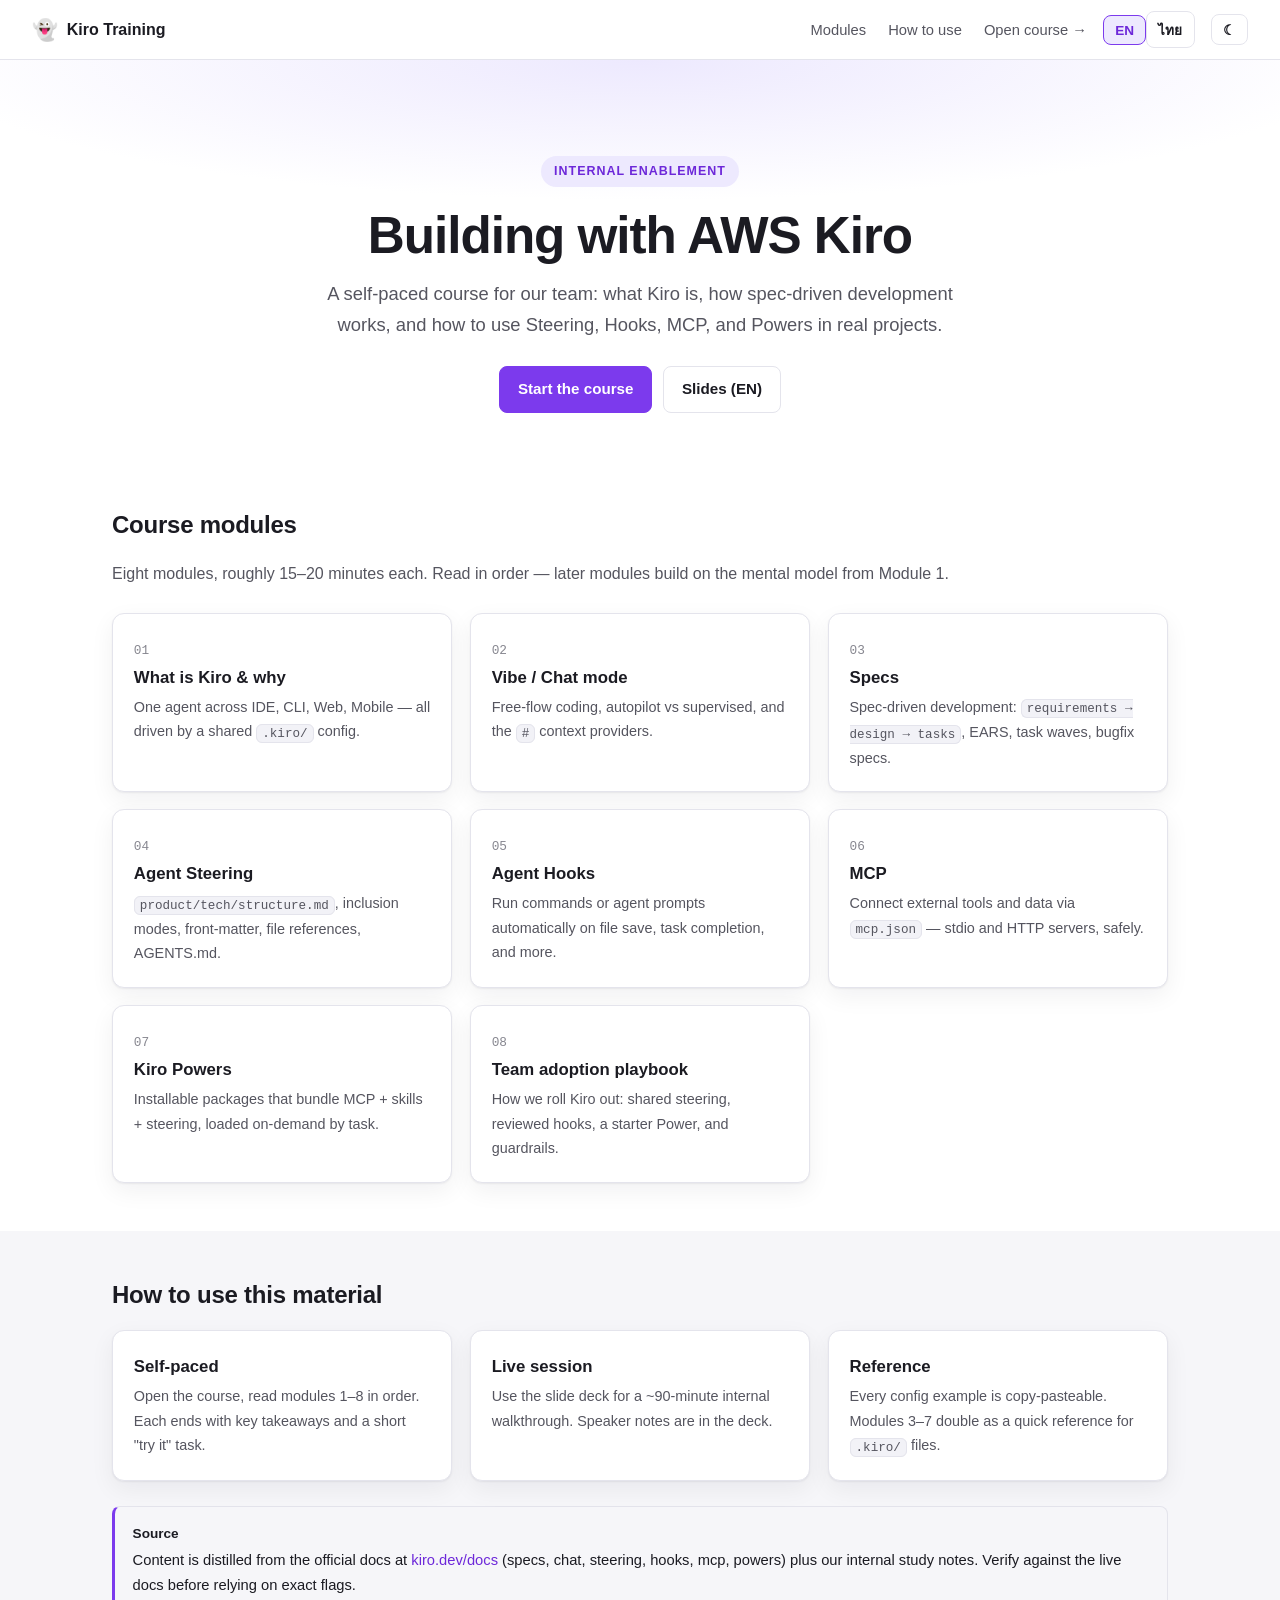
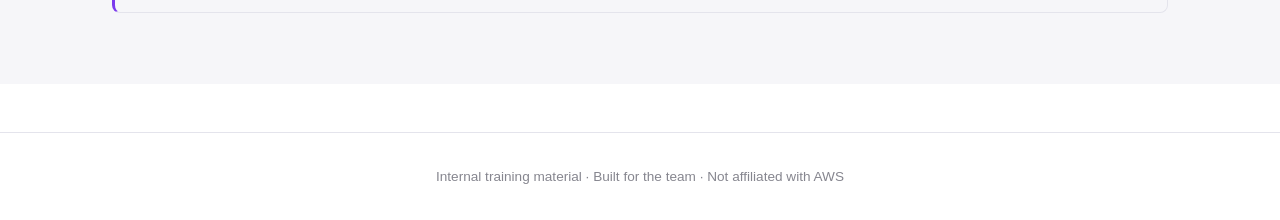
==== index.html @ 445d1fbb "Kiro training portal: bilingual course + narrated slides Self-paced internal training on AWS Kiro (s" ====
<!DOCTYPE html>
<html lang="en">
<head>
<meta charset="UTF-8">
<meta name="viewport" content="width=device-width, initial-scale=1">
<title>Kiro Training — Internal Course</title>
<meta name="description" content="Internal training on AWS Kiro: spec-driven development, steering, hooks, MCP, and Powers.">
<link rel="icon" href="data:image/svg+xml,%3Csvg xmlns='http://www.w3.org/2000/svg' viewBox='0 0 100 100'%3E%3Ctext y='.9em' font-size='90'%3E%F0%9F%91%BB%3C/text%3E%3C/svg%3E">
<link rel="stylesheet" href="assets/styles.css">
</head>
<body class="lang-en">

<header class="topbar">
  <a class="brand" href="index.html"><span class="ghost">👻</span> Kiro Training</a>
  <span class="spacer"></span>
  <nav>
    <a href="#modules" lang="en">Modules</a><a href="#modules" lang="th">บทเรียน</a>
    <a href="#how" lang="en">How to use</a><a href="#how" lang="th">วิธีใช้</a>
    <a href="course-en.html" lang="en">Open course →</a><a href="course-th.html" lang="th">เปิดคอร์ส →</a>
  </nav>
  <span class="lang-toggle">
    <button class="btn" data-lang-btn="en">EN</button><button class="btn" data-lang-btn="th">ไทย</button>
  </span>
  <button class="btn" onclick="toggleTheme()" aria-label="Toggle theme"><span id="theme-label">☾</span></button>
</header>

<section class="hero">
  <span class="eyebrow" lang="en">Internal enablement</span>
  <span class="eyebrow" lang="th">อบรมภายในทีม</span>
  <h1 lang="en">Building with AWS Kiro</h1>
  <h1 lang="th">พัฒนางานด้วย AWS Kiro</h1>
  <p class="lead" lang="en">A self-paced course for our team: what Kiro is, how spec-driven development works, and how to use Steering, Hooks, MCP, and Powers in real projects.</p>
  <p class="lead" lang="th">คอร์สเรียนด้วยตัวเองสำหรับทีมเรา: Kiro คืออะไร, spec-driven development ทำงานยังไง และการใช้ Steering, Hooks, MCP และ Powers ในโปรเจกต์จริง</p>
  <div class="cta-row">
    <a class="btn btn-primary" href="course-en.html" lang="en">Start the course</a>
    <a class="btn btn-primary" href="course-th.html" lang="th">เริ่มเรียน</a>
    <a class="btn" href="slides/training-en.html" lang="en">Slides (EN)</a>
    <a class="btn" href="slides/training-th.html" lang="th">สไลด์ (ไทย)</a>
  </div>
</section>

<section class="section" id="modules">
  <div class="wrap">
    <h2 lang="en">Course modules</h2>
    <h2 lang="th">บทเรียนในคอร์ส</h2>
    <p lang="en">Eight modules, roughly 15–20 minutes each. Read in order — later modules build on the mental model from Module 1.</p>
    <p lang="th">8 บทเรียน บทละประมาณ 15–20 นาที ควรอ่านตามลำดับ เพราะบทหลัง ๆ ต่อยอดจากแนวคิดในบทที่ 1</p>

    <div class="grid" style="margin-top:1.6rem">
      <a class="card" href="course-en.html#m1" data-href-th="course-th.html#m1">
        <span class="num">01</span>
        <h3 lang="en">What is Kiro & why</h3><h3 lang="th">Kiro คืออะไร และทำไม</h3>
        <p lang="en">One agent across IDE, CLI, Web, Mobile — all driven by a shared <code>.kiro/</code> config.</p>
        <p lang="th">agent เดียวใช้ได้ทั้ง IDE, CLI, Web, Mobile ขับเคลื่อนด้วย config <code>.kiro/</code> ร่วมกัน</p>
      </a>
      <a class="card" href="course-en.html#m2" data-href-th="course-th.html#m2">
        <span class="num">02</span>
        <h3 lang="en">Vibe / Chat mode</h3><h3 lang="th">โหมด Vibe / Chat</h3>
        <p lang="en">Free-flow coding, autopilot vs supervised, and the <code>#</code> context providers.</p>
        <p lang="th">เขียนโค้ดแบบอิสระ, autopilot vs supervised และ context provider ที่ขึ้นต้นด้วย <code>#</code></p>
      </a>
      <a class="card" href="course-en.html#m3" data-href-th="course-th.html#m3">
        <span class="num">03</span>
        <h3 lang="en">Specs</h3><h3 lang="th">Specs</h3>
        <p lang="en">Spec-driven development: <code>requirements → design → tasks</code>, EARS, task waves, bugfix specs.</p>
        <p lang="th">spec-driven development: <code>requirements → design → tasks</code>, EARS, task waves, bugfix specs</p>
      </a>
      <a class="card" href="course-en.html#m4" data-href-th="course-th.html#m4">
        <span class="num">04</span>
        <h3 lang="en">Agent Steering</h3><h3 lang="th">Agent Steering</h3>
        <p lang="en"><code>product/tech/structure.md</code>, inclusion modes, front-matter, file references, AGENTS.md.</p>
        <p lang="th"><code>product/tech/structure.md</code>, inclusion modes, front-matter, การอ้างอิงไฟล์, AGENTS.md</p>
      </a>
      <a class="card" href="course-en.html#m5" data-href-th="course-th.html#m5">
        <span class="num">05</span>
        <h3 lang="en">Agent Hooks</h3><h3 lang="th">Agent Hooks</h3>
        <p lang="en">Run commands or agent prompts automatically on file save, task completion, and more.</p>
        <p lang="th">รันคำสั่งหรือ prompt ให้ agent อัตโนมัติเมื่อบันทึกไฟล์ ทำ task เสร็จ ฯลฯ</p>
      </a>
      <a class="card" href="course-en.html#m6" data-href-th="course-th.html#m6">
        <span class="num">06</span>
        <h3 lang="en">MCP</h3><h3 lang="th">MCP</h3>
        <p lang="en">Connect external tools and data via <code>mcp.json</code> — stdio and HTTP servers, safely.</p>
        <p lang="th">เชื่อมต่อเครื่องมือและข้อมูลภายนอกผ่าน <code>mcp.json</code> — server แบบ stdio และ HTTP อย่างปลอดภัย</p>
      </a>
      <a class="card" href="course-en.html#m7" data-href-th="course-th.html#m7">
        <span class="num">07</span>
        <h3 lang="en">Kiro Powers</h3><h3 lang="th">Kiro Powers</h3>
        <p lang="en">Installable packages that bundle MCP + skills + steering, loaded on-demand by task.</p>
        <p lang="th">แพ็กเกจติดตั้งได้ที่รวม MCP + skills + steering โหลดตามงานที่ทำแบบ on-demand</p>
      </a>
      <a class="card" href="course-en.html#m8" data-href-th="course-th.html#m8">
        <span class="num">08</span>
        <h3 lang="en">Team adoption playbook</h3><h3 lang="th">แผนนำไปใช้ในทีม</h3>
        <p lang="en">How we roll Kiro out: shared steering, reviewed hooks, a starter Power, and guardrails.</p>
        <p lang="th">วิธีที่ทีมเราจะเริ่มใช้ Kiro: steering ร่วม, hook ที่ผ่านรีวิว, Power เริ่มต้น และ guardrail</p>
      </a>
    </div>
  </div>
</section>

<section class="section" id="how" style="background:var(--bg-soft)">
  <div class="wrap">
    <h2 lang="en">How to use this material</h2>
    <h2 lang="th">วิธีใช้เอกสารชุดนี้</h2>
    <div class="grid">
      <div class="card">
        <h3 lang="en">Self-paced</h3><h3 lang="th">เรียนด้วยตัวเอง</h3>
        <p lang="en">Open the course, read modules 1–8 in order. Each ends with key takeaways and a short "try it" task.</p>
        <p lang="th">เปิดคอร์ส อ่านบท 1–8 ตามลำดับ แต่ละบทจบด้วยสรุปประเด็นสำคัญและแบบฝึก "ลองทำ" สั้น ๆ</p>
      </div>
      <div class="card">
        <h3 lang="en">Live session</h3><h3 lang="th">อบรมสด</h3>
        <p lang="en">Use the slide deck for a ~90-minute internal walkthrough. Speaker notes are in the deck.</p>
        <p lang="th">ใช้สไลด์สำหรับเดินเรื่องภายในทีมประมาณ 90 นาที มี speaker notes อยู่ในสไลด์</p>
      </div>
      <div class="card">
        <h3 lang="en">Reference</h3><h3 lang="th">ใช้อ้างอิง</h3>
        <p lang="en">Every config example is copy-pasteable. Modules 3–7 double as a quick reference for <code>.kiro/</code> files.</p>
        <p lang="th">ตัวอย่าง config ทุกอันคัดลอกไปใช้ได้เลย บท 3–7 ใช้เป็น quick reference ของไฟล์ <code>.kiro/</code> ได้</p>
      </div>
    </div>
    <div class="callout" style="margin-top:1.6rem">
      <span class="label" lang="en">Source</span><span class="label" lang="th">แหล่งข้อมูล</span>
      <span lang="en">Content is distilled from the official docs at <a href="https://kiro.dev/docs/">kiro.dev/docs</a> (specs, chat, steering, hooks, mcp, powers) plus our internal study notes. Verify against the live docs before relying on exact flags.</span>
      <span lang="th">เนื้อหาสรุปจากเอกสารทางการที่ <a href="https://kiro.dev/docs/">kiro.dev/docs</a> (specs, chat, steering, hooks, mcp, powers) และโน้ตที่ทีมเราศึกษาไว้ ควรตรวจกับเอกสารจริงอีกครั้งก่อนอ้างอิง flag แบบเป๊ะ ๆ</span>
    </div>
  </div>
</section>

<footer class="site">
  <span lang="en">Internal training material · Built for the team · Not affiliated with AWS</span>
  <span lang="th">เอกสารอบรมภายใน · จัดทำเพื่อทีม · ไม่ได้มีส่วนเกี่ยวข้องกับ AWS อย่างเป็นทางการ</span>
</footer>

<script src="assets/app.js"></script>
<script>
/* rewrite module card links when Thai is active */
(function () {
  function fix() {
    var th = document.body.classList.contains('lang-th');
    document.querySelectorAll('.card[data-href-th]').forEach(function (a) {
      if (!a.dataset.hrefEn) a.dataset.hrefEn = a.getAttribute('href');
      a.setAttribute('href', th ? a.dataset.hrefTh : a.dataset.hrefEn);
    });
  }
  document.addEventListener('DOMContentLoaded', function () {
    fix();
    document.querySelectorAll('[data-lang-btn]').forEach(function (b) {
      b.addEventListener('click', function () { setTimeout(fix, 0); });
    });
  });
})();
</script>
</body>
</html>
---- assets/styles.css ----
/* ============================================================
   Kiro Training Portal — shared styles
   Theme-aware (light / dark), violet accent (Kiro brand)
   ============================================================ */

:root {
  --bg: #ffffff;
  --bg-soft: #f6f6f9;
  --bg-code: #f2f2f7;
  --surface: #ffffff;
  --border: #e4e4ec;
  --text: #1b1b22;
  --text-soft: #55555f;
  --text-faint: #86868f;
  --accent: #7c3aed;
  --accent-soft: #ede9fe;
  --accent-text: #6d28d9;
  --ok: #15803d;
  --ok-soft: #dcfce7;
  --warn: #b45309;
  --warn-soft: #fef3c7;
  --radius: 12px;
  --maxw: 1120px;
  --font: -apple-system, BlinkMacSystemFont, "Segoe UI", Roboto, "Helvetica Neue", Arial, "Noto Sans Thai", sans-serif;
  --mono: "SF Mono", ui-monospace, SFMono-Regular, Menlo, Consolas, "Liberation Mono", monospace;
  --shadow: 0 1px 2px rgba(20, 20, 40, .06), 0 8px 24px rgba(20, 20, 40, .06);
}

:root[data-theme="dark"] {
  --bg: #0f0f14;
  --bg-soft: #16161d;
  --bg-code: #1a1a22;
  --surface: #16161d;
  --border: #2a2a35;
  --text: #ececf1;
  --text-soft: #b3b3c0;
  --text-faint: #7d7d8c;
  --accent: #a78bfa;
  --accent-soft: #2a2140;
  --accent-text: #c4b5fd;
  --ok: #4ade80;
  --ok-soft: #14331f;
  --warn: #fbbf24;
  --warn-soft: #3a2c0c;
  --shadow: 0 1px 2px rgba(0, 0, 0, .3), 0 8px 24px rgba(0, 0, 0, .35);
}

@media (prefers-color-scheme: dark) {
  :root:not([data-theme="light"]) {
    --bg: #0f0f14;
    --bg-soft: #16161d;
    --bg-code: #1a1a22;
    --surface: #16161d;
    --border: #2a2a35;
    --text: #ececf1;
    --text-soft: #b3b3c0;
    --text-faint: #7d7d8c;
    --accent: #a78bfa;
    --accent-soft: #2a2140;
    --accent-text: #c4b5fd;
    --ok: #4ade80;
    --ok-soft: #14331f;
    --warn: #fbbf24;
    --warn-soft: #3a2c0c;
    --shadow: 0 1px 2px rgba(0, 0, 0, .3), 0 8px 24px rgba(0, 0, 0, .35);
  }
}

* { box-sizing: border-box; }

html { scroll-behavior: smooth; scroll-padding-top: 80px; }

body {
  margin: 0;
  font-family: var(--font);
  background: var(--bg);
  color: var(--text);
  line-height: 1.7;
  -webkit-font-smoothing: antialiased;
}

a { color: var(--accent-text); text-decoration: none; }
a:hover { text-decoration: underline; }

h1, h2, h3, h4 { line-height: 1.3; font-weight: 700; color: var(--text); }
h1 { font-size: 2.1rem; letter-spacing: -.02em; }
h2 { font-size: 1.5rem; letter-spacing: -.01em; margin-top: 2.4em; }
h3 { font-size: 1.15rem; margin-top: 1.8em; }

p { color: var(--text-soft); }

code {
  font-family: var(--mono);
  font-size: .875em;
  background: var(--bg-code);
  border: 1px solid var(--border);
  border-radius: 6px;
  padding: .12em .4em;
}

pre {
  font-family: var(--mono);
  font-size: .84rem;
  line-height: 1.6;
  background: var(--bg-code);
  border: 1px solid var(--border);
  border-radius: var(--radius);
  padding: 1rem 1.15rem;
  overflow-x: auto;
}
pre code { background: none; border: 0; padding: 0; font-size: 1em; }

hr { border: 0; border-top: 1px solid var(--border); margin: 2.5rem 0; }

/* ---------- top bar ---------- */
.topbar {
  position: sticky; top: 0; z-index: 50;
  display: flex; align-items: center; gap: 1rem;
  padding: .7rem clamp(1rem, 4vw, 2rem);
  background: color-mix(in srgb, var(--bg) 88%, transparent);
  backdrop-filter: saturate(180%) blur(12px);
  border-bottom: 1px solid var(--border);
}
.topbar .brand { display: flex; align-items: center; gap: .55rem; font-weight: 700; color: var(--text); }
.topbar .brand:hover { text-decoration: none; }
.topbar .brand .ghost { font-size: 1.3rem; }
.topbar .spacer { flex: 1; }
.topbar nav a { color: var(--text-soft); font-size: .92rem; margin-left: 1.1rem; }
.topbar nav a:hover { color: var(--text); text-decoration: none; }

.btn {
  display: inline-flex; align-items: center; gap: .4rem;
  border: 1px solid var(--border); background: var(--surface); color: var(--text);
  border-radius: 8px; padding: .4rem .7rem; font-size: .85rem; font-weight: 600;
  cursor: pointer; font-family: inherit;
}
.btn:hover { border-color: var(--accent); color: var(--accent-text); text-decoration: none; }
.btn-primary { background: var(--accent); border-color: var(--accent); color: #fff; }
.btn-primary:hover { color: #fff; opacity: .92; }

.lang-toggle .btn.active,
.seg .active { background: var(--accent-soft); border-color: var(--accent); color: var(--accent-text); }

/* ---------- layout ---------- */
.wrap { max-width: var(--maxw); margin: 0 auto; padding: 0 clamp(1rem, 4vw, 2rem); }

.hero {
  text-align: center;
  padding: clamp(3rem, 9vw, 6rem) 1rem 3rem;
  background: radial-gradient(ellipse 80% 50% at 50% 0%, var(--accent-soft), transparent 70%);
}
.hero h1 { font-size: clamp(2rem, 6vw, 3.2rem); margin: 0 0 .5rem; }
.hero .lead { font-size: 1.15rem; color: var(--text-soft); max-width: 640px; margin: 0 auto 1.6rem; }
.hero .cta-row { display: flex; gap: .7rem; justify-content: center; flex-wrap: wrap; }
.hero .cta-row .btn { padding: .6rem 1.1rem; font-size: .95rem; }

.eyebrow {
  display: inline-block; font-size: .78rem; font-weight: 700; letter-spacing: .08em;
  text-transform: uppercase; color: var(--accent-text);
  background: var(--accent-soft); border-radius: 999px; padding: .3rem .8rem; margin-bottom: 1rem;
}

.grid { display: grid; gap: 1.1rem; grid-template-columns: repeat(auto-fill, minmax(280px, 1fr)); }

.card {
  display: block;
  background: var(--surface); border: 1px solid var(--border); border-radius: var(--radius);
  padding: 1.3rem; box-shadow: var(--shadow); color: var(--text);
}
a.card:hover { border-color: var(--accent); text-decoration: none; transform: translateY(-2px); transition: .15s; }
.card .num { font-family: var(--mono); font-size: .8rem; color: var(--text-faint); }
.card h3 { margin: .3rem 0 .4rem; font-size: 1.05rem; }
.card p { margin: 0; font-size: .9rem; color: var(--text-soft); }

.section { padding: 3rem 0; }
.section > .wrap > h2:first-child { margin-top: 0; }

/* ---------- course layout ---------- */
.course-shell { display: grid; grid-template-columns: 260px 1fr; gap: 2.5rem; max-width: var(--maxw); margin: 0 auto; padding: 2rem clamp(1rem, 4vw, 2rem) 5rem; }
.toc {
  position: sticky; top: 72px; align-self: start;
  max-height: calc(100vh - 100px); overflow-y: auto;
  font-size: .9rem; border-left: 2px solid var(--border); padding-left: 1rem;
}
.toc a { display: block; color: var(--text-soft); padding: .28rem 0; }
.toc a:hover, .toc a.active { color: var(--accent-text); text-decoration: none; }
.toc .toc-h3 { padding-left: .9rem; font-size: .84rem; }
.toc strong { display: block; color: var(--text-faint); text-transform: uppercase; letter-spacing: .06em; font-size: .72rem; margin: 1rem 0 .3rem; }

.content { min-width: 0; }
.content article { scroll-margin-top: 80px; }
.content > article + article { border-top: 1px solid var(--border); margin-top: 3.5rem; padding-top: 1rem; }
.module-tag { font-family: var(--mono); font-size: .8rem; color: var(--accent-text); font-weight: 700; }

.callout {
  border: 1px solid var(--border); border-left: 3px solid var(--accent);
  background: var(--bg-soft); border-radius: 8px; padding: .9rem 1.1rem; margin: 1.4rem 0;
  font-size: .92rem;
}
.callout.tip { border-left-color: var(--ok); }
.callout.warn { border-left-color: var(--warn); }
.callout .label { font-weight: 700; color: var(--text); display: block; margin-bottom: .2rem; font-size: .85rem; }

table { border-collapse: collapse; width: 100%; margin: 1.4rem 0; font-size: .9rem; }
th, td { border: 1px solid var(--border); padding: .55rem .7rem; text-align: left; vertical-align: top; }
th { background: var(--bg-soft); font-weight: 700; }

.key-takeaways { background: var(--accent-soft); border: 1px solid var(--accent); border-radius: var(--radius); padding: 1.1rem 1.3rem; margin: 1.8rem 0; }
.key-takeaways .label { font-weight: 700; color: var(--accent-text); font-size: .8rem; letter-spacing: .06em; text-transform: uppercase; }
.key-takeaways ul { margin: .5rem 0 0; padding-left: 1.2rem; }
.key-takeaways li { color: var(--text-soft); margin: .3rem 0; }

.pager { display: flex; justify-content: space-between; gap: 1rem; margin-top: 4rem; border-top: 1px solid var(--border); padding-top: 1.5rem; }
.pager a { font-size: .9rem; }

footer.site {
  border-top: 1px solid var(--border); padding: 2rem clamp(1rem, 4vw, 2rem); margin-top: 3rem;
  color: var(--text-faint); font-size: .85rem; text-align: center;
}

.lang-th [lang="en"], .lang-en [lang="th"] { display: none; }

/* thai readability */
[lang="th"] { line-height: 1.85; }

@media (max-width: 860px) {
  .course-shell { grid-template-columns: 1fr; gap: 1rem; }
  .toc { position: static; max-height: none; border-left: 0; border-top: 1px solid var(--border); padding-left: 0; padding-top: 1rem; }
  .topbar nav { display: none; }
}
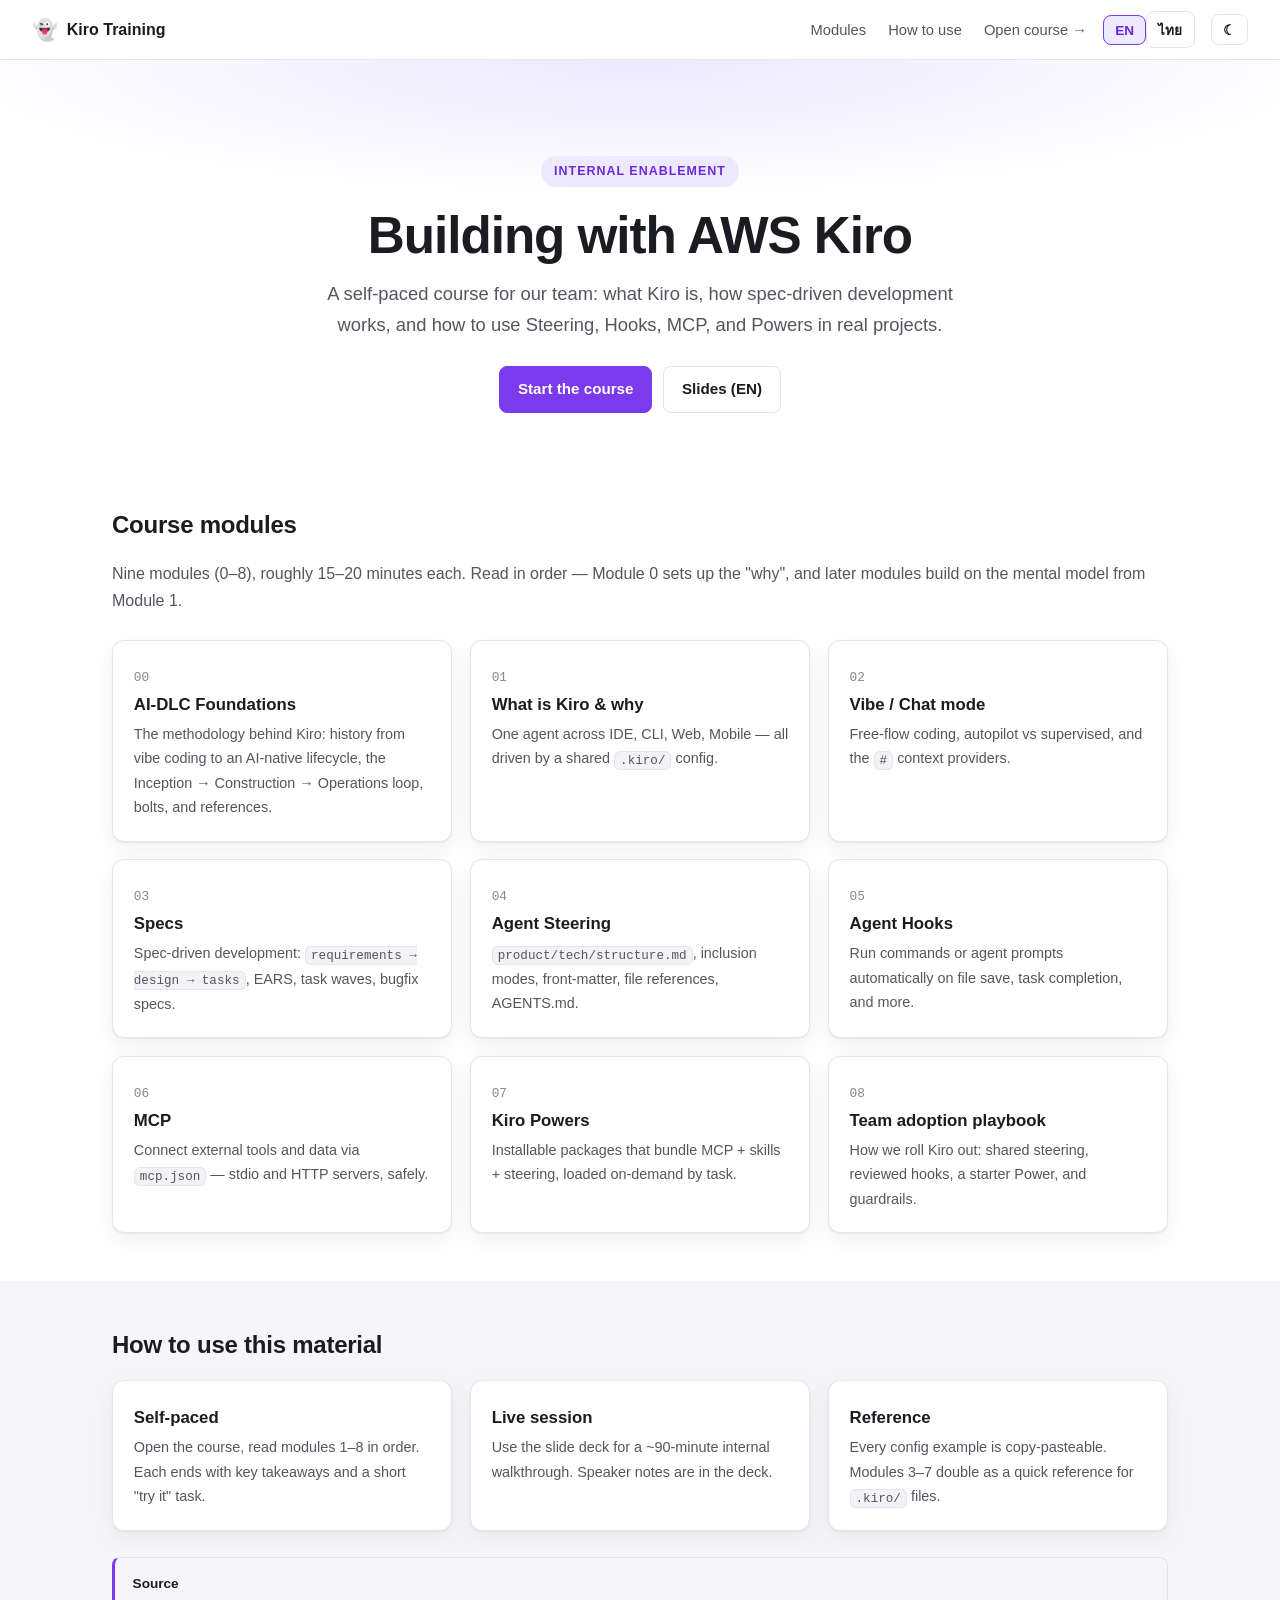
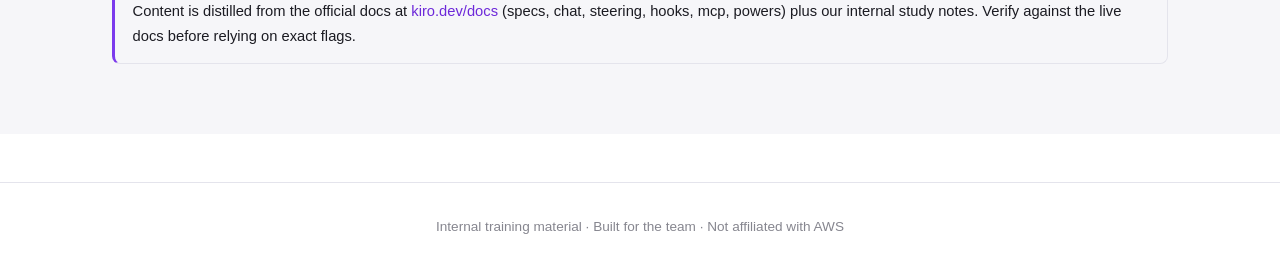
==== commit d683b4b7: "Add Module 0 — AI-DLC Foundations (course + slides + narration) New foundations module covering the " ====
--- a/index.html
+++ b/index.html
@@ -43,10 +43,16 @@
   <div class="wrap">
     <h2 lang="en">Course modules</h2>
     <h2 lang="th">บทเรียนในคอร์ส</h2>
-    <p lang="en">Eight modules, roughly 15–20 minutes each. Read in order — later modules build on the mental model from Module 1.</p>
-    <p lang="th">8 บทเรียน บทละประมาณ 15–20 นาที ควรอ่านตามลำดับ เพราะบทหลัง ๆ ต่อยอดจากแนวคิดในบทที่ 1</p>
+    <p lang="en">Nine modules (0–8), roughly 15–20 minutes each. Read in order — Module 0 sets up the "why", and later modules build on the mental model from Module 1.</p>
+    <p lang="th">9 บทเรียน (0–8) บทละประมาณ 15–20 นาที ควรอ่านตามลำดับ บทที่ 0 ปูเหตุผล "ทำไม" และบทหลัง ๆ ต่อยอดจากแนวคิดในบทที่ 1</p>
 
     <div class="grid" style="margin-top:1.6rem">
+      <a class="card" href="course-en.html#m0" data-href-th="course-th.html#m0">
+        <span class="num">00</span>
+        <h3 lang="en">AI-DLC Foundations</h3><h3 lang="th">พื้นฐาน AI-DLC</h3>
+        <p lang="en">The methodology behind Kiro: history from vibe coding to an AI-native lifecycle, the Inception → Construction → Operations loop, bolts, and references.</p>
+        <p lang="th">methodology เบื้องหลัง Kiro: ประวัติจาก vibe coding สู่ lifecycle แบบ AI-native, loop Inception → Construction → Operations, bolts และแหล่งอ้างอิง</p>
+      </a>
       <a class="card" href="course-en.html#m1" data-href-th="course-th.html#m1">
         <span class="num">01</span>
         <h3 lang="en">What is Kiro & why</h3><h3 lang="th">Kiro คืออะไร และทำไม</h3>
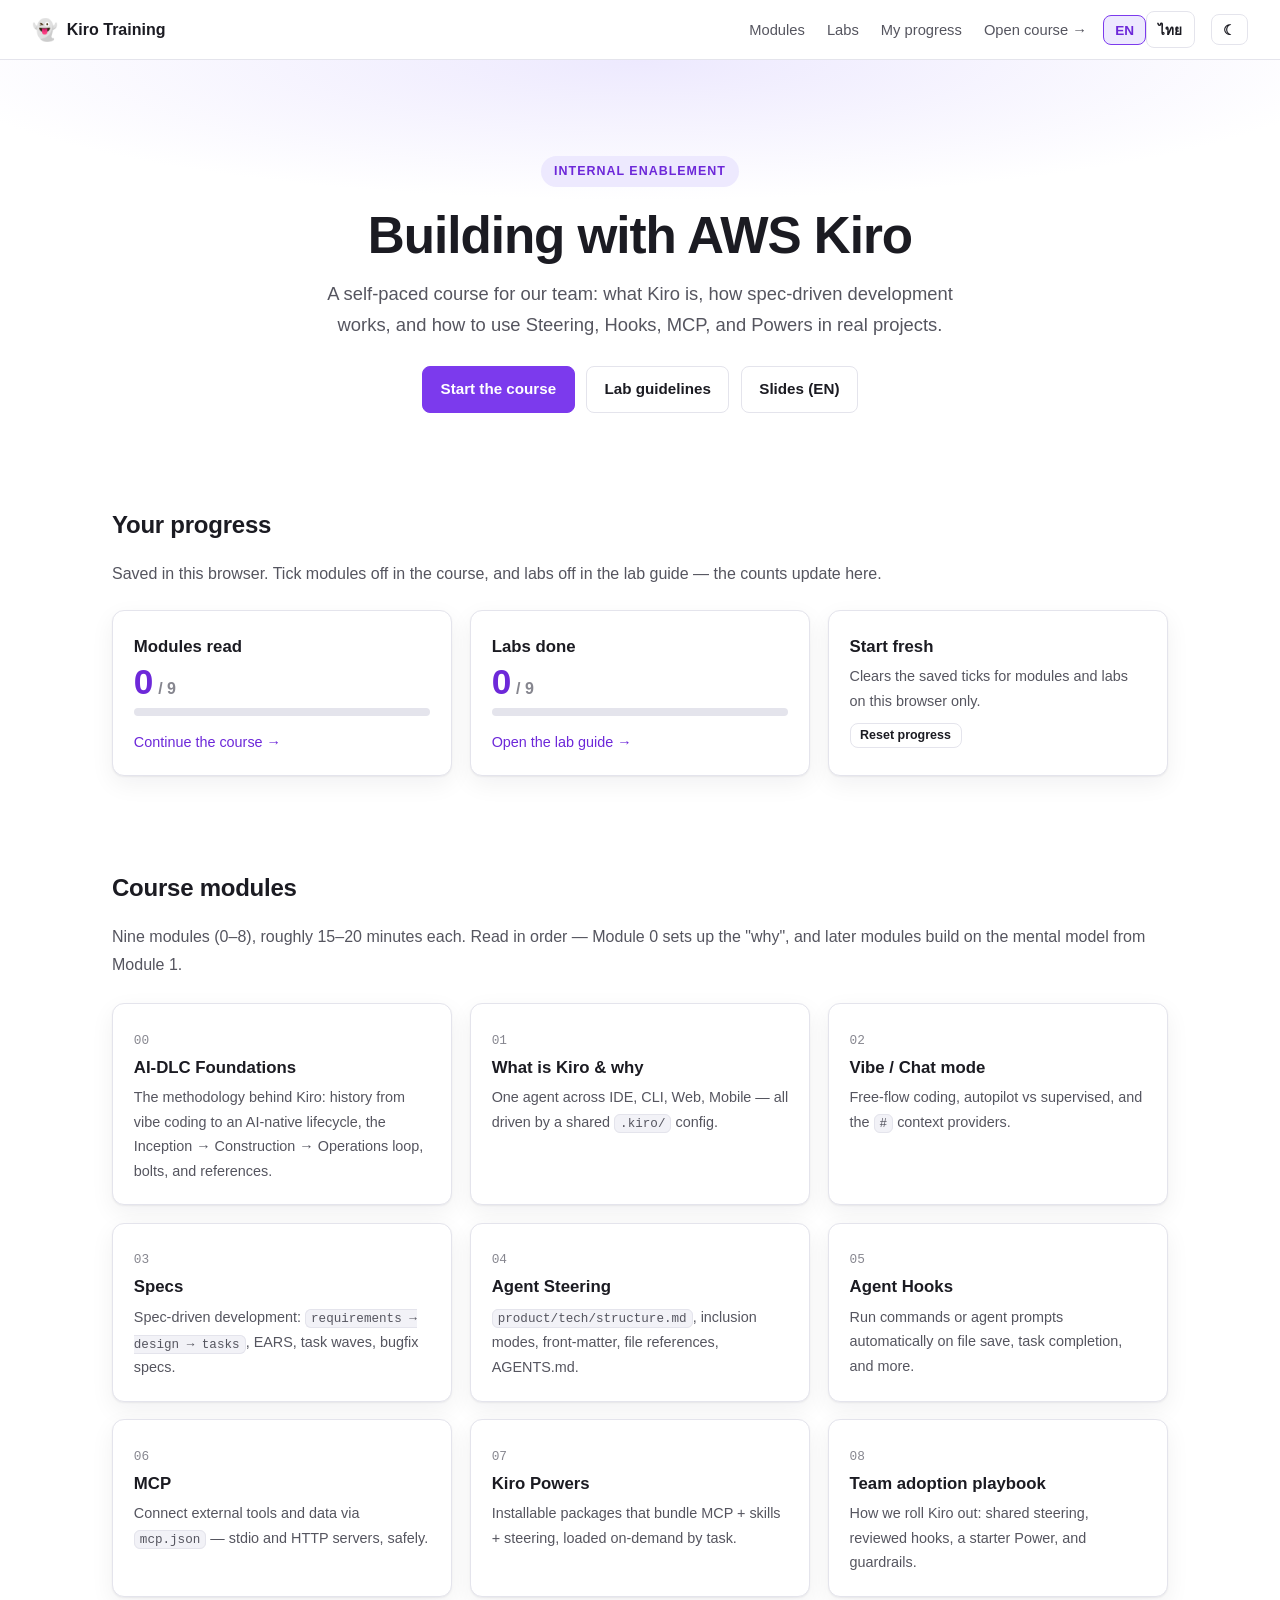
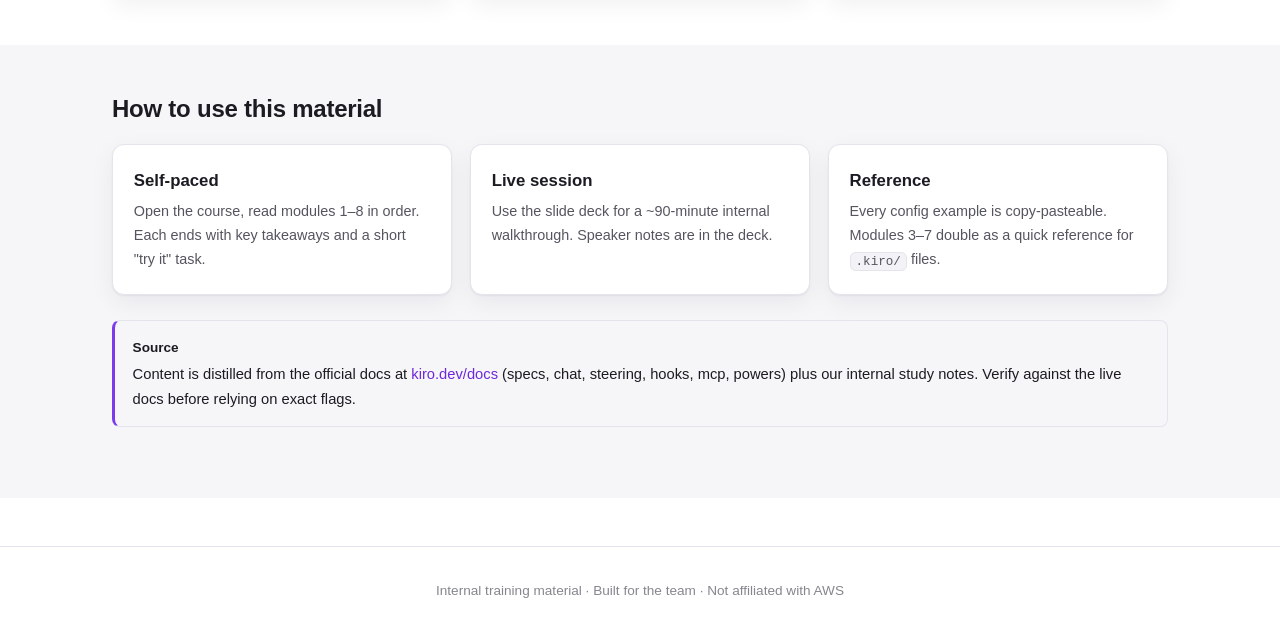
==== commit b3756759: "Add course progress tracking + a standalone Lab Guidelines page Progress tracking (localStorage, per" ====
--- a/index.html
+++ b/index.html
@@ -15,7 +15,8 @@
   <span class="spacer"></span>
   <nav>
     <a href="#modules" lang="en">Modules</a><a href="#modules" lang="th">บทเรียน</a>
-    <a href="#how" lang="en">How to use</a><a href="#how" lang="th">วิธีใช้</a>
+    <a href="labs-en.html" lang="en">Labs</a><a href="labs-th.html" lang="th">แล็บ</a>
+    <a href="#progress" lang="en">My progress</a><a href="#progress" lang="th">ความคืบหน้า</a>
     <a href="course-en.html" lang="en">Open course →</a><a href="course-th.html" lang="th">เปิดคอร์ส →</a>
   </nav>
   <span class="lang-toggle">
@@ -34,8 +35,38 @@
   <div class="cta-row">
     <a class="btn btn-primary" href="course-en.html" lang="en">Start the course</a>
     <a class="btn btn-primary" href="course-th.html" lang="th">เริ่มเรียน</a>
+    <a class="btn" href="labs-en.html" lang="en">Lab guidelines</a>
+    <a class="btn" href="labs-th.html" lang="th">คู่มือแล็บ</a>
     <a class="btn" href="slides/training-en.html" lang="en">Slides (EN)</a>
     <a class="btn" href="slides/training-th.html" lang="th">สไลด์ (ไทย)</a>
+  </div>
+</section>
+
+<section class="section" id="progress">
+  <div class="wrap">
+    <h2 lang="en">Your progress</h2>
+    <h2 lang="th">ความคืบหน้าของคุณ</h2>
+    <p lang="en">Saved in this browser. Tick modules off in the course, and labs off in the lab guide — the counts update here.</p>
+    <p lang="th">บันทึกไว้บนเบราว์เซอร์นี้ ติ๊กบทเรียนในคอร์ส และติ๊กแล็บในคู่มือแล็บ — ตัวเลขจะอัปเดตตรงนี้</p>
+    <div class="grid" style="margin-top:1.4rem">
+      <div class="card">
+        <h3 lang="en">Modules read</h3><h3 lang="th">บทเรียนที่อ่านแล้ว</h3>
+        <div data-progress-modules><div class="pnum">0<span>/ 9</span></div><div class="pbar"><span style="width:0%"></span></div></div>
+        <p style="margin-top:.9rem"><a href="course-en.html" lang="en">Continue the course →</a><a href="course-th.html" lang="th">เรียนต่อ →</a></p>
+      </div>
+      <div class="card">
+        <h3 lang="en">Labs done</h3><h3 lang="th">แล็บที่ทำแล้ว</h3>
+        <div data-progress-labs><div class="pnum">0<span>/ 9</span></div><div class="pbar"><span style="width:0%"></span></div></div>
+        <p style="margin-top:.9rem"><a href="labs-en.html" lang="en">Open the lab guide →</a><a href="labs-th.html" lang="th">เปิดคู่มือแล็บ →</a></p>
+      </div>
+      <div class="card">
+        <h3 lang="en">Start fresh</h3><h3 lang="th">เริ่มใหม่</h3>
+        <p lang="en">Clears the saved ticks for modules and labs on this browser only.</p>
+        <p lang="th">ล้างการติ๊กบทเรียนและแล็บที่บันทึกไว้ เฉพาะบนเบราว์เซอร์นี้</p>
+        <button class="btn btn-sm" style="margin-top:.6rem" data-progress-reset lang="en">Reset progress</button>
+        <button class="btn btn-sm" style="margin-top:.6rem" data-progress-reset lang="th">ล้างความคืบหน้า</button>
+      </div>
+    </div>
   </div>
 </section>
 
--- a/assets/styles.css
+++ b/assets/styles.css
@@ -15,6 +15,7 @@
   --accent: #7c3aed;
   --accent-soft: #ede9fe;
   --accent-text: #6d28d9;
+  --accent2: #2563eb;
   --ok: #15803d;
   --ok-soft: #dcfce7;
   --warn: #b45309;
@@ -218,6 +219,133 @@
   color: var(--text-faint); font-size: .85rem; text-align: center;
 }
 
+/* ---------- diagrams ---------- */
+figure.diagram { margin: 1.6rem 0; padding: 0; }
+figure.diagram pre.mermaid {
+  background: var(--bg-soft); border: 1px solid var(--border); border-radius: var(--radius);
+  padding: 1.1rem; margin: 0; overflow-x: auto; text-align: center;
+  font-family: var(--mono); font-size: .82rem; color: var(--text-soft); line-height: 1.5;
+}
+figure.diagram pre.mermaid svg { max-width: 100%; height: auto; }
+figure.diagram figcaption {
+  margin-top: .5rem; font-size: .82rem; color: var(--text-faint); text-align: center;
+}
+
+/* ---------- worked example ---------- */
+.example {
+  border: 1px solid var(--border); border-left: 3px solid var(--accent2, #5d8aa8);
+  background: var(--bg-soft); border-radius: 8px; padding: 1rem 1.2rem; margin: 1.5rem 0;
+}
+.example > .label {
+  font-weight: 700; font-size: .78rem; letter-spacing: .06em; text-transform: uppercase;
+  color: var(--text); display: block; margin-bottom: .5rem;
+}
+.example p:first-of-type { margin-top: 0; }
+.example p:last-child { margin-bottom: 0; }
+
+/* ---------- lab ---------- */
+.lab {
+  border: 1px solid var(--accent); border-radius: var(--radius);
+  padding: 1.1rem 1.3rem; margin: 2rem 0 1rem;
+  background: linear-gradient(0deg, var(--accent-soft), transparent 140%);
+}
+.lab > .label {
+  font-weight: 700; font-size: .8rem; letter-spacing: .06em; text-transform: uppercase;
+  color: var(--accent-text); display: flex; align-items: center; gap: .4rem; margin-bottom: .4rem;
+}
+.lab ol { margin: .5rem 0 0; padding-left: 1.3rem; }
+.lab ol li { margin: .45rem 0; }
+.lab .goal { font-weight: 600; color: var(--text); margin: .2rem 0 .6rem; }
+.lab .check {
+  margin-top: .9rem; font-size: .9rem; border-top: 1px dashed var(--border); padding-top: .7rem;
+}
+.lab .check strong { color: var(--ok); }
+
+/* ---------- progress tracking ---------- */
+.btn-sm { padding: .28rem .6rem; font-size: .78rem; }
+
+.pbar {
+  height: 8px; border-radius: 999px; background: var(--border);
+  overflow: hidden; margin-top: .5rem;
+}
+.pbar > span {
+  display: block; height: 100%; border-radius: 999px;
+  background: linear-gradient(90deg, var(--accent), var(--accent2, #2563eb));
+  transition: width .35s ease;
+}
+
+.progress-panel {
+  border: 1px solid var(--border); border-radius: var(--radius);
+  background: var(--bg-soft); padding: .9rem 1.1rem; margin: 0 0 2rem;
+  position: sticky; top: 64px; z-index: 20;
+}
+.progress-head { display: flex; align-items: center; justify-content: space-between; gap: 1rem; }
+.progress-head strong { font-size: .9rem; color: var(--text); }
+
+.module-done {
+  margin-top: 2rem; padding-top: 1.1rem; border-top: 1px dashed var(--border);
+}
+.module-done label {
+  display: inline-flex; align-items: center; gap: .55rem; cursor: pointer;
+  font-size: .95rem; font-weight: 600; color: var(--text-soft); user-select: none;
+}
+.module-done input { width: 1.05rem; height: 1.05rem; accent-color: var(--accent); }
+.module-done label:has(input:checked) { color: var(--ok); }
+
+.toc a.done::before { content: "✓ "; color: var(--ok); font-weight: 700; }
+
+.lab-guide-link {
+  display: inline-block; margin-top: .8rem; font-size: .88rem; font-weight: 600;
+}
+
+/* landing progress cards */
+.pnum { font-size: 2.2rem; font-weight: 800; color: var(--accent-text); line-height: 1; margin-bottom: .3rem; }
+.pnum.ok { color: var(--ok); }
+.pnum span { font-size: 1rem; font-weight: 600; color: var(--text-faint); margin-left: .3rem; }
+.pcap { margin: .5rem 0 0; font-size: .85rem; color: var(--text-soft); }
+
+/* ---------- labs workbook page ---------- */
+.page-labs .lab-workbook { max-width: 860px; margin: 0 auto; padding: 2rem clamp(1rem,4vw,2rem) 5rem; }
+.lab-progress-bar {
+  border: 1px solid var(--border); border-radius: var(--radius); background: var(--bg-soft);
+  padding: .9rem 1.1rem; margin-bottom: 2.2rem;
+  position: sticky; top: 64px; z-index: 20;
+}
+.lab-progress-bar strong { font-size: .9rem; }
+
+article.lab-card {
+  border: 1px solid var(--border); border-radius: var(--radius);
+  padding: 1.4rem 1.5rem; margin: 1.4rem 0; background: var(--surface); box-shadow: var(--shadow);
+  scroll-margin-top: 80px;
+}
+article.lab-card.done { border-color: var(--ok); }
+article.lab-card.done::after {
+  content: "✓"; float: right; color: var(--ok); font-weight: 800; font-size: 1.2rem;
+  margin-top: -2.6rem;
+}
+.lab-card .lab-tag {
+  font-family: var(--mono); font-size: .78rem; font-weight: 700; letter-spacing: .04em;
+  color: var(--accent-text); text-transform: uppercase;
+}
+.lab-card h2 { margin: .3rem 0 .8rem; font-size: 1.3rem; }
+.lab-meta {
+  display: flex; flex-wrap: wrap; gap: .5rem 1.2rem; margin: 0 0 1rem;
+  font-size: .86rem; color: var(--text-soft);
+}
+.lab-meta b { color: var(--text); font-weight: 700; }
+.lab-card h3 { font-size: 1rem; margin: 1.3rem 0 .4rem; }
+.lab-card ol, .lab-card ul { padding-left: 1.3rem; }
+.lab-card ol li, .lab-card ul li { margin: .4rem 0; }
+.lab-card .done-row {
+  margin-top: 1.3rem; padding-top: 1rem; border-top: 1px dashed var(--border);
+}
+.lab-card .done-row label {
+  display: inline-flex; align-items: center; gap: .55rem; cursor: pointer;
+  font-weight: 700; font-size: .95rem; color: var(--text-soft); user-select: none;
+}
+.lab-card .done-row input { width: 1.1rem; height: 1.1rem; accent-color: var(--accent); }
+.lab-card .done-row label:has(input:checked) { color: var(--ok); }
+
 .lang-th [lang="en"], .lang-en [lang="th"] { display: none; }
 
 /* thai readability */
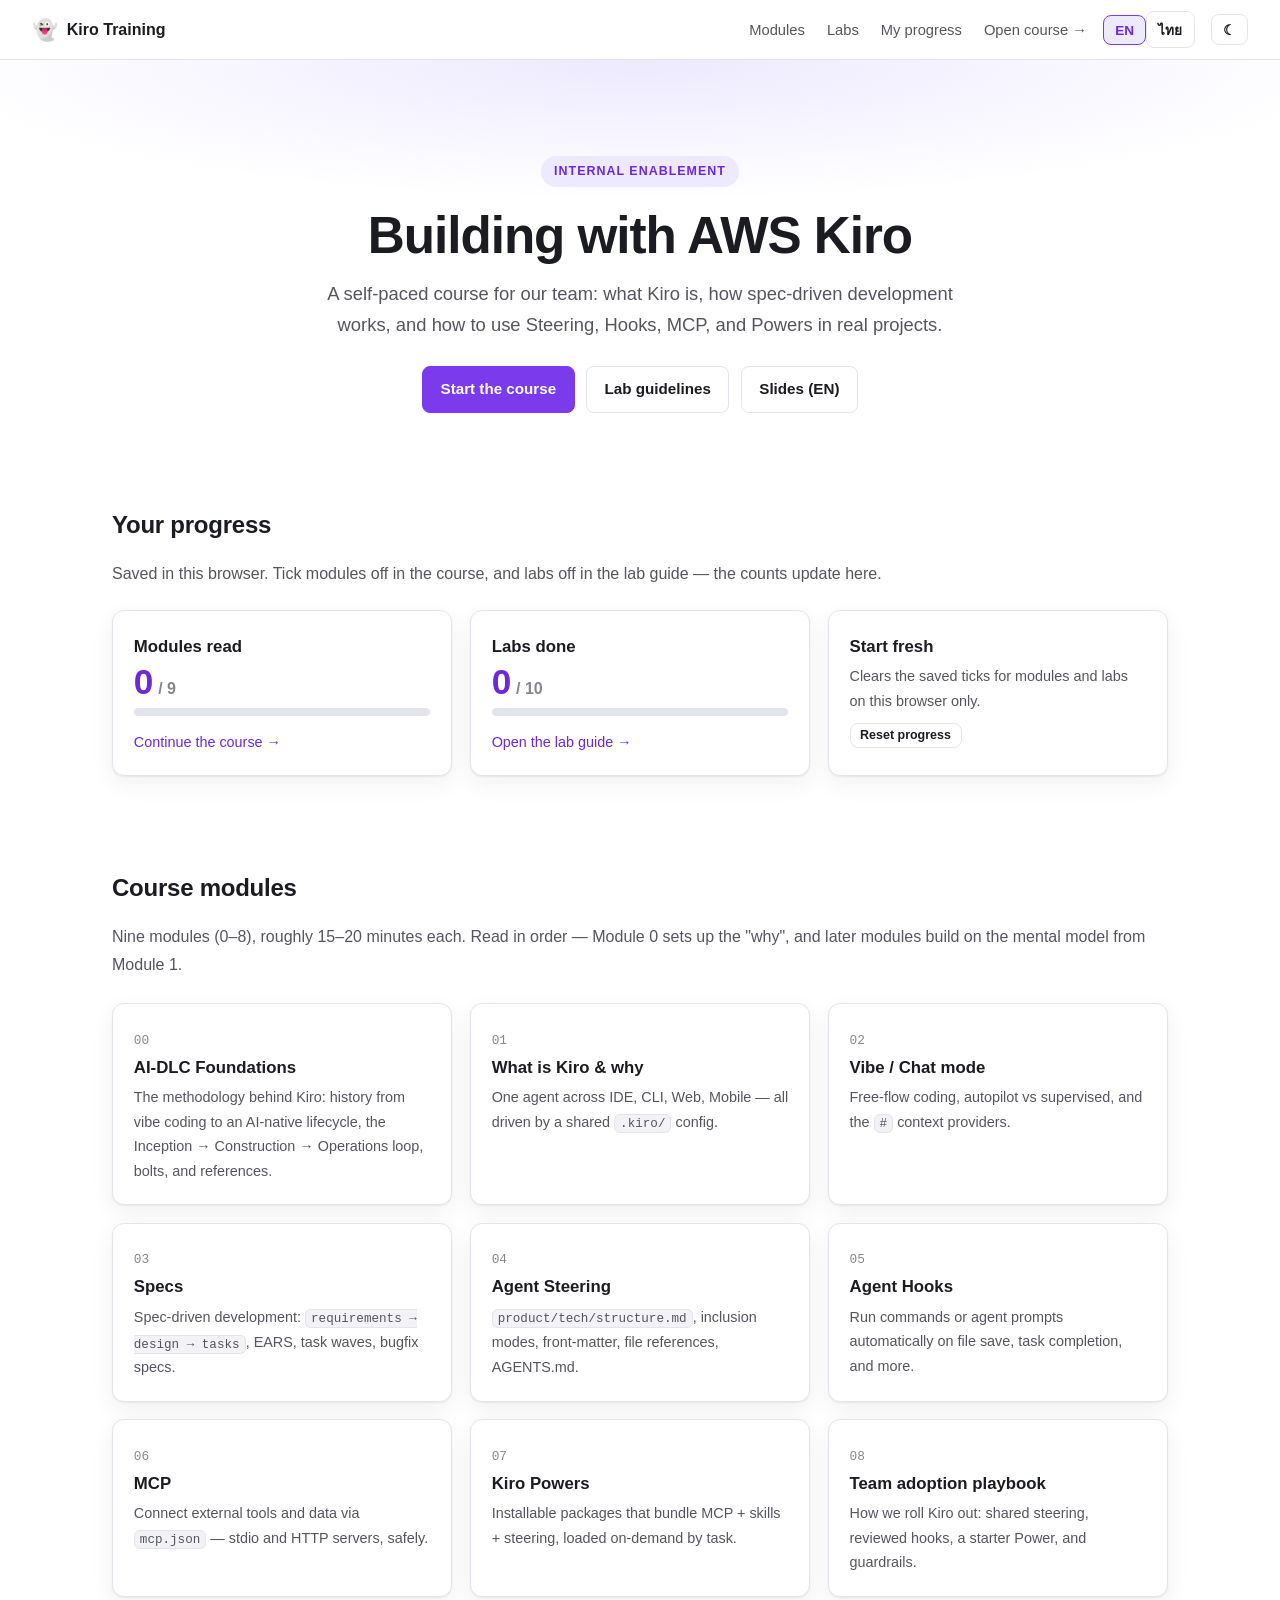
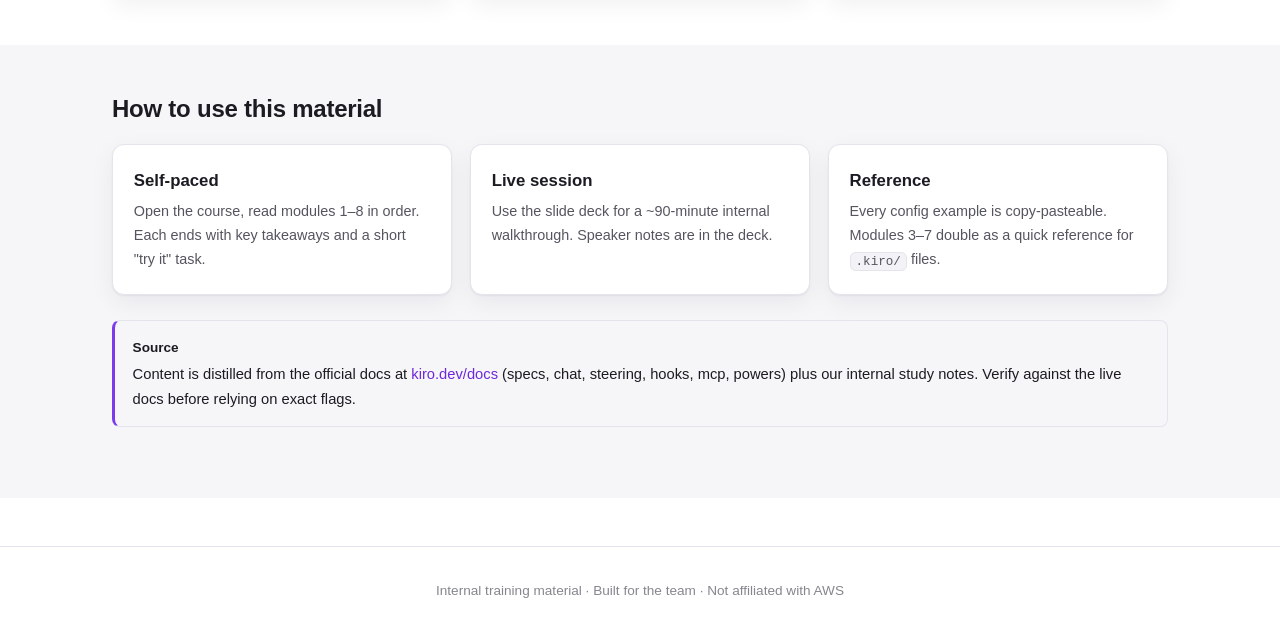
==== commit 3ddf44fc: "Lab 9 (capstone): one feature end to end with AI-DLC + Claude Code New capstone lab in the workbook " ====
--- a/index.html
+++ b/index.html
@@ -56,7 +56,7 @@
       </div>
       <div class="card">
         <h3 lang="en">Labs done</h3><h3 lang="th">แล็บที่ทำแล้ว</h3>
-        <div data-progress-labs><div class="pnum">0<span>/ 9</span></div><div class="pbar"><span style="width:0%"></span></div></div>
+        <div data-progress-labs><div class="pnum">0<span>/ 10</span></div><div class="pbar"><span style="width:0%"></span></div></div>
         <p style="margin-top:.9rem"><a href="labs-en.html" lang="en">Open the lab guide →</a><a href="labs-th.html" lang="th">เปิดคู่มือแล็บ →</a></p>
       </div>
       <div class="card">
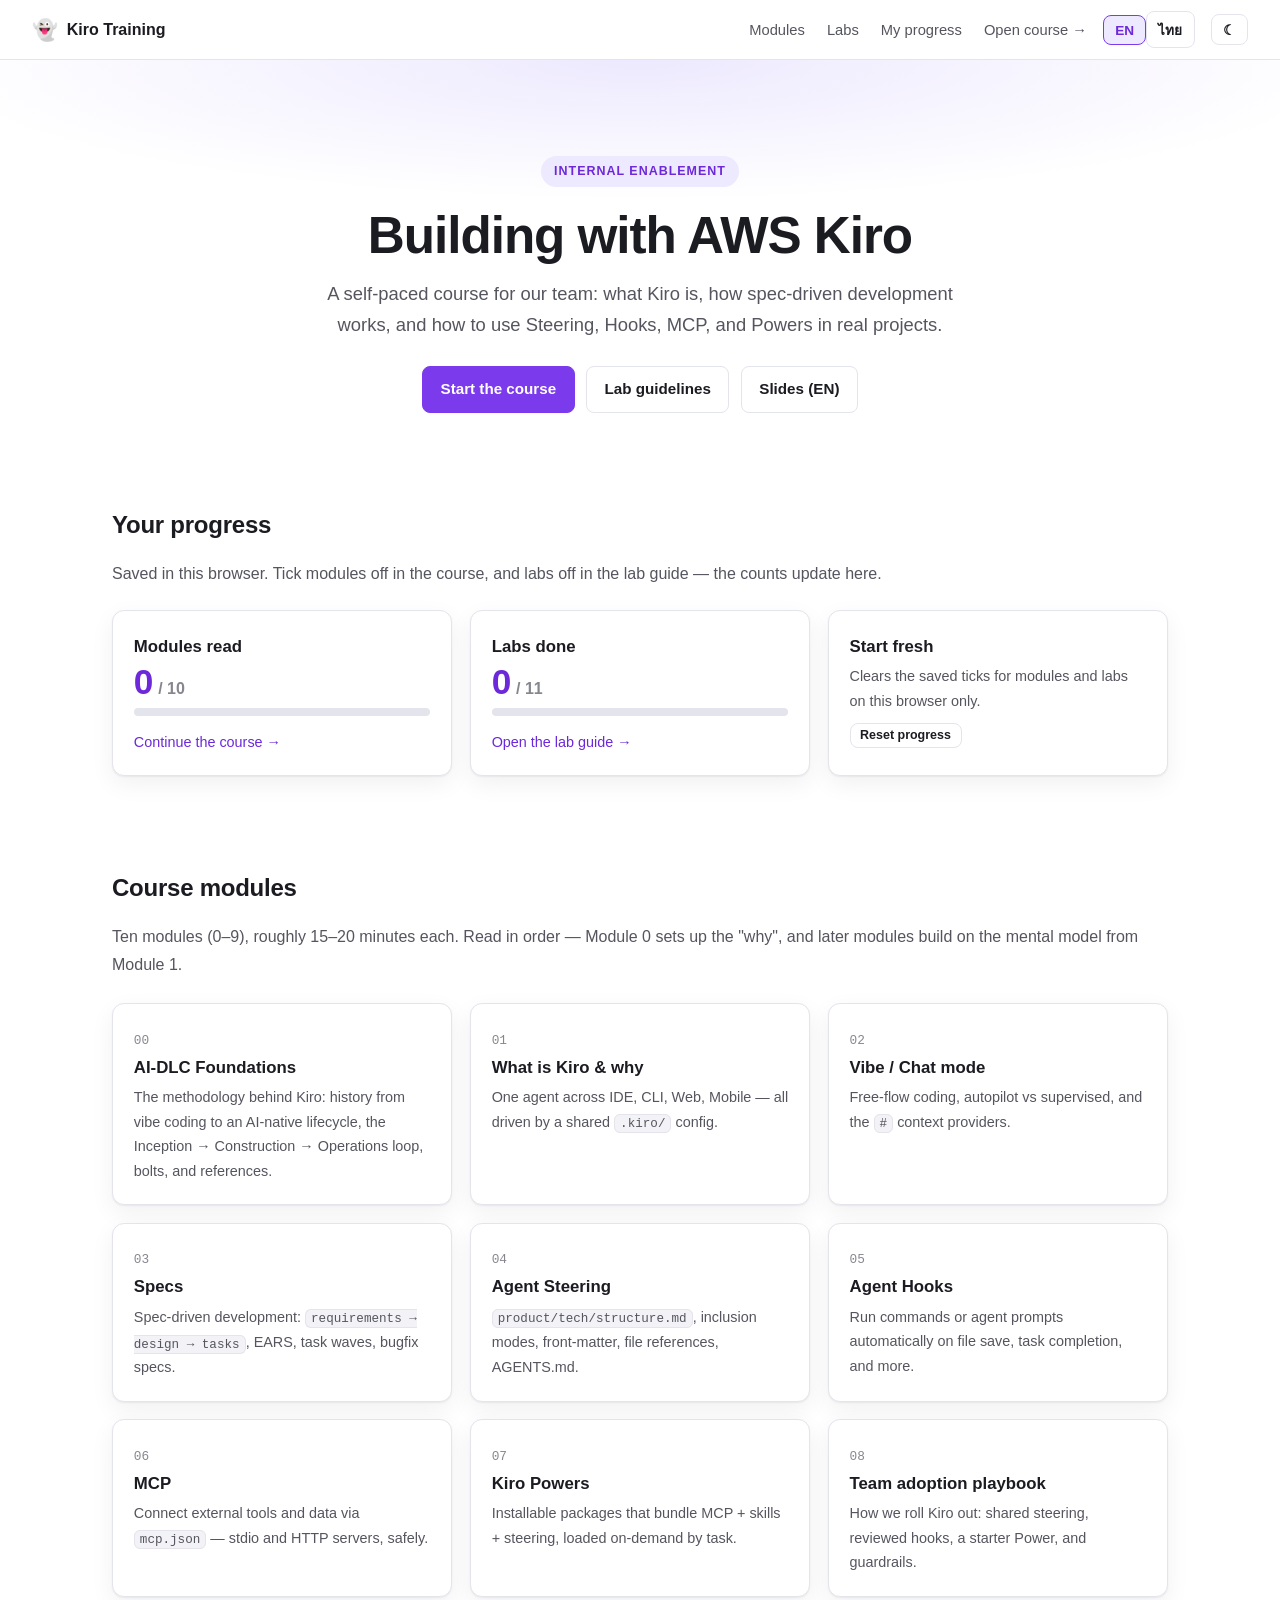
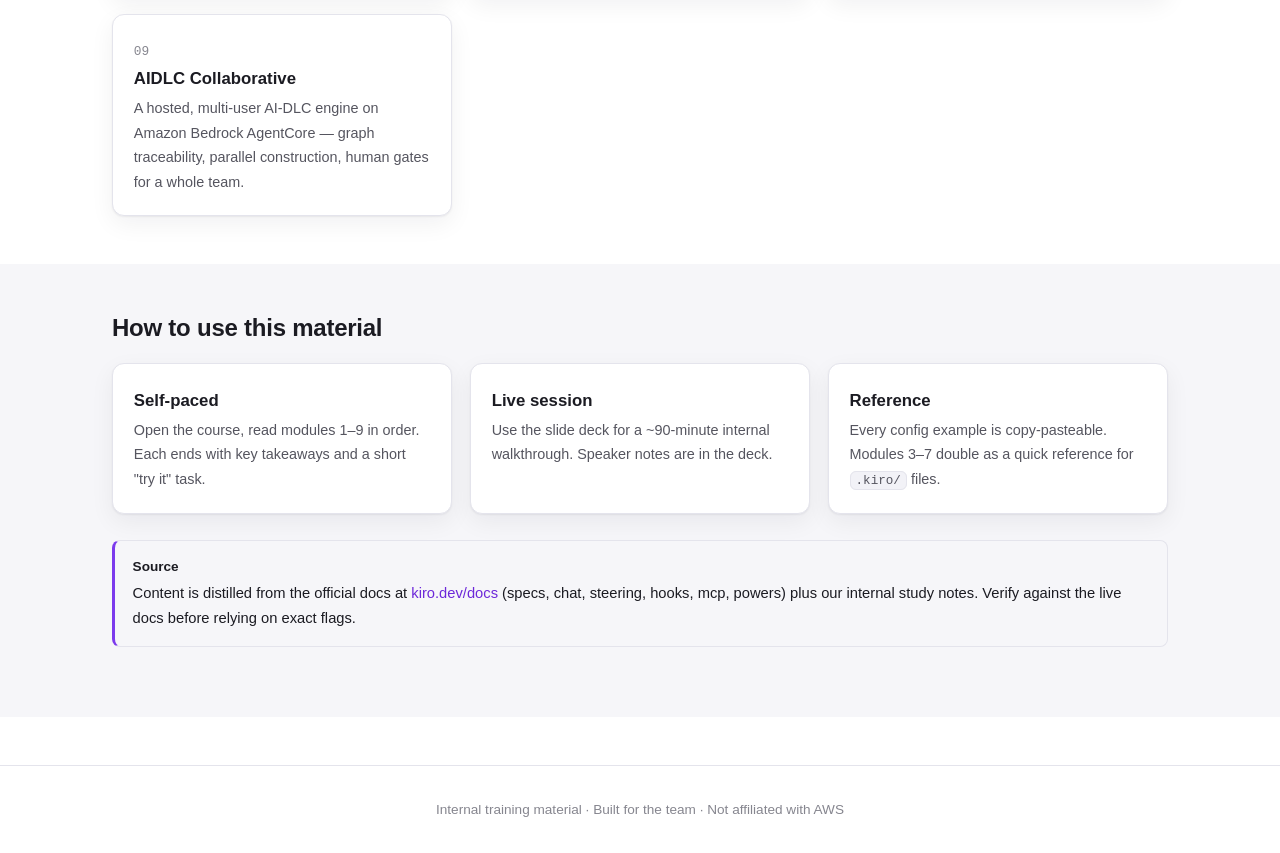
==== commit 9d349f3f: "Split AIDLC Collaborative into its own Module 9 Promotes the platform out of a Module 7 subsection i" ====
--- a/index.html
+++ b/index.html
@@ -51,12 +51,12 @@
     <div class="grid" style="margin-top:1.4rem">
       <div class="card">
         <h3 lang="en">Modules read</h3><h3 lang="th">บทเรียนที่อ่านแล้ว</h3>
-        <div data-progress-modules><div class="pnum">0<span>/ 9</span></div><div class="pbar"><span style="width:0%"></span></div></div>
+        <div data-progress-modules><div class="pnum">0<span>/ 10</span></div><div class="pbar"><span style="width:0%"></span></div></div>
         <p style="margin-top:.9rem"><a href="course-en.html" lang="en">Continue the course →</a><a href="course-th.html" lang="th">เรียนต่อ →</a></p>
       </div>
       <div class="card">
         <h3 lang="en">Labs done</h3><h3 lang="th">แล็บที่ทำแล้ว</h3>
-        <div data-progress-labs><div class="pnum">0<span>/ 10</span></div><div class="pbar"><span style="width:0%"></span></div></div>
+        <div data-progress-labs><div class="pnum">0<span>/ 11</span></div><div class="pbar"><span style="width:0%"></span></div></div>
         <p style="margin-top:.9rem"><a href="labs-en.html" lang="en">Open the lab guide →</a><a href="labs-th.html" lang="th">เปิดคู่มือแล็บ →</a></p>
       </div>
       <div class="card">
@@ -74,8 +74,8 @@
   <div class="wrap">
     <h2 lang="en">Course modules</h2>
     <h2 lang="th">บทเรียนในคอร์ส</h2>
-    <p lang="en">Nine modules (0–8), roughly 15–20 minutes each. Read in order — Module 0 sets up the "why", and later modules build on the mental model from Module 1.</p>
-    <p lang="th">9 บทเรียน (0–8) บทละประมาณ 15–20 นาที ควรอ่านตามลำดับ บทที่ 0 ปูเหตุผล "ทำไม" และบทหลัง ๆ ต่อยอดจากแนวคิดในบทที่ 1</p>
+    <p lang="en">Ten modules (0–9), roughly 15–20 minutes each. Read in order — Module 0 sets up the "why", and later modules build on the mental model from Module 1.</p>
+    <p lang="th">10 บทเรียน (0–9) บทละประมาณ 15–20 นาที ควรอ่านตามลำดับ บทที่ 0 ปูเหตุผล "ทำไม" และบทหลัง ๆ ต่อยอดจากแนวคิดในบทที่ 1</p>
 
     <div class="grid" style="margin-top:1.6rem">
       <a class="card" href="course-en.html#m0" data-href-th="course-th.html#m0">
@@ -132,6 +132,12 @@
         <p lang="en">How we roll Kiro out: shared steering, reviewed hooks, a starter Power, and guardrails.</p>
         <p lang="th">วิธีที่ทีมเราจะเริ่มใช้ Kiro: steering ร่วม, hook ที่ผ่านรีวิว, Power เริ่มต้น และ guardrail</p>
       </a>
+      <a class="card" href="course-en.html#m9" data-href-th="course-th.html#m9">
+        <span class="num">09</span>
+        <h3 lang="en">AIDLC Collaborative</h3><h3 lang="th">AIDLC Collaborative</h3>
+        <p lang="en">A hosted, multi-user AI-DLC engine on Amazon Bedrock AgentCore — graph traceability, parallel construction, human gates for a whole team.</p>
+        <p lang="th">เอนจิน AI-DLC แบบ hosted หลายผู้ใช้ บน Amazon Bedrock AgentCore — traceability แบบ graph, construction ขนาน, human gate สำหรับทั้งทีม</p>
+      </a>
     </div>
   </div>
 </section>
@@ -143,8 +149,8 @@
     <div class="grid">
       <div class="card">
         <h3 lang="en">Self-paced</h3><h3 lang="th">เรียนด้วยตัวเอง</h3>
-        <p lang="en">Open the course, read modules 1–8 in order. Each ends with key takeaways and a short "try it" task.</p>
-        <p lang="th">เปิดคอร์ส อ่านบท 1–8 ตามลำดับ แต่ละบทจบด้วยสรุปประเด็นสำคัญและแบบฝึก "ลองทำ" สั้น ๆ</p>
+        <p lang="en">Open the course, read modules 1–9 in order. Each ends with key takeaways and a short "try it" task.</p>
+        <p lang="th">เปิดคอร์ส อ่านบท 1–9 ตามลำดับ แต่ละบทจบด้วยสรุปประเด็นสำคัญและแบบฝึก "ลองทำ" สั้น ๆ</p>
       </div>
       <div class="card">
         <h3 lang="en">Live session</h3><h3 lang="th">อบรมสด</h3>
